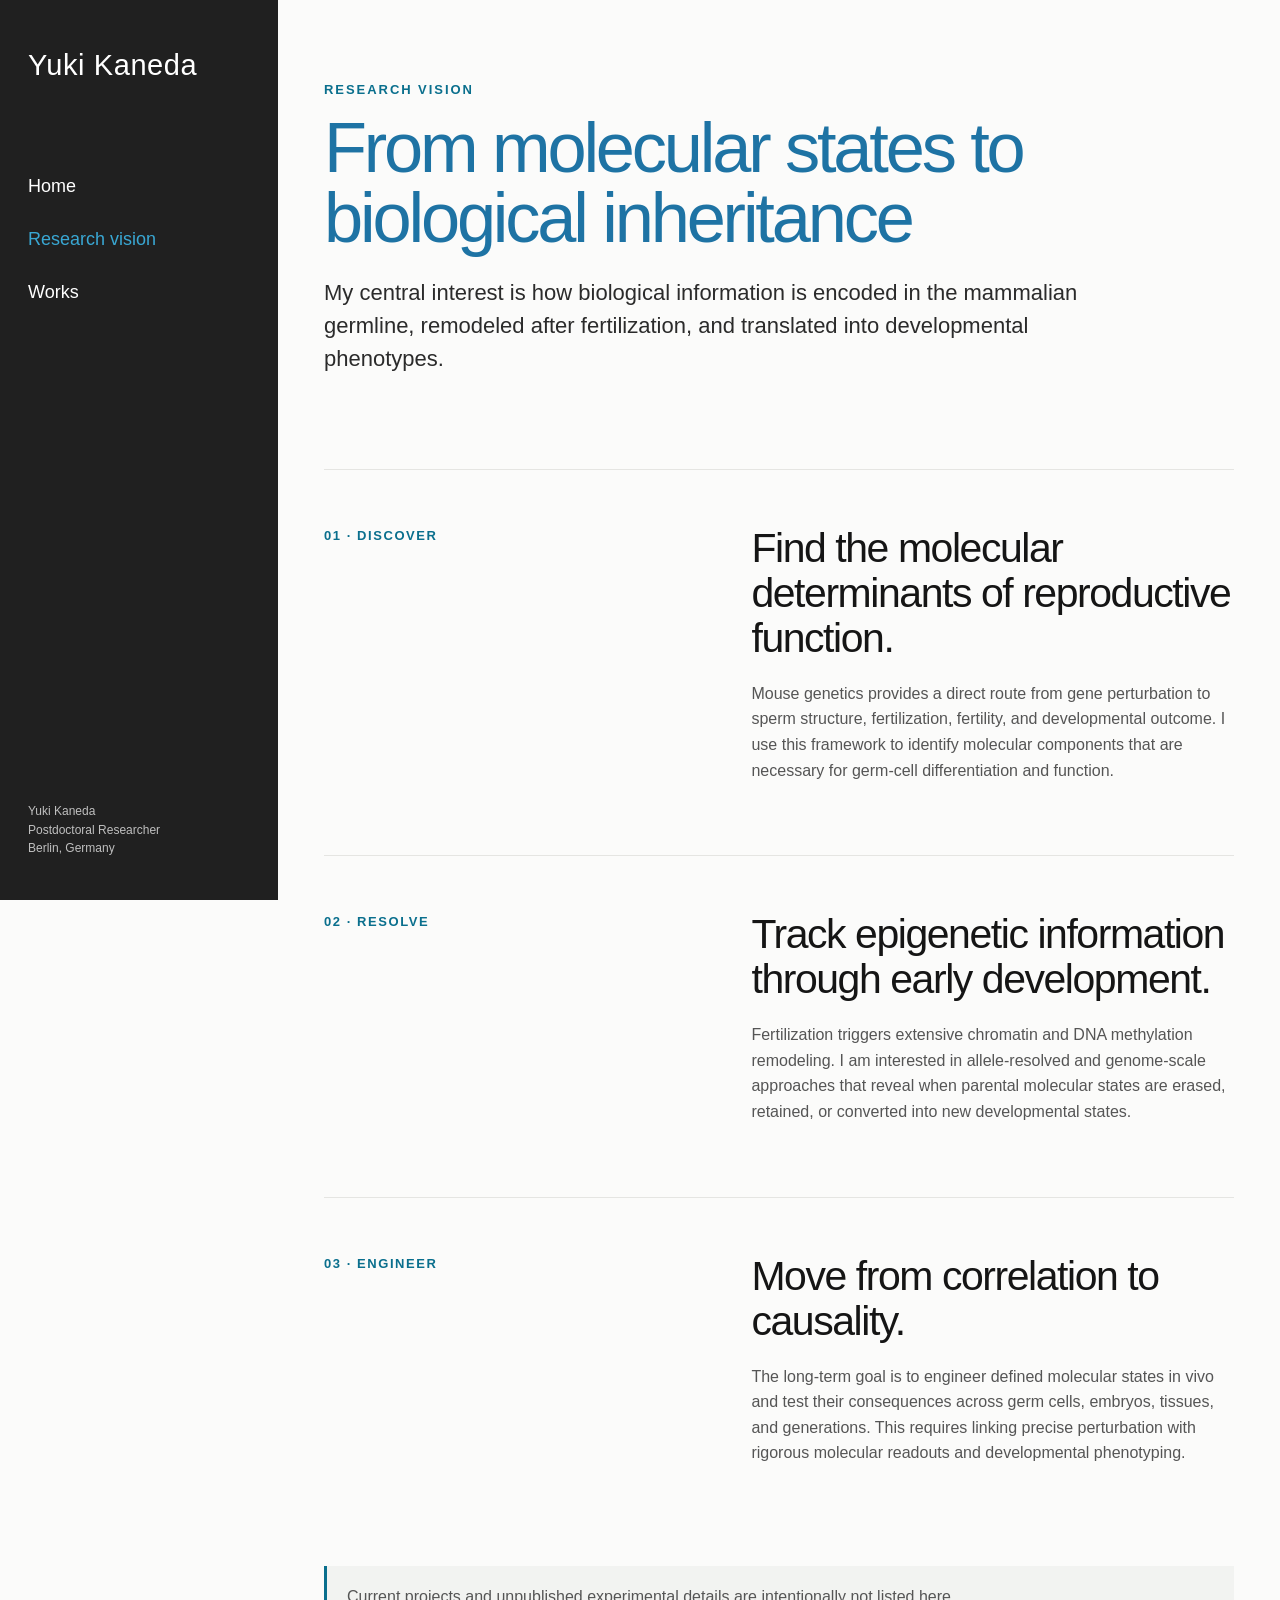
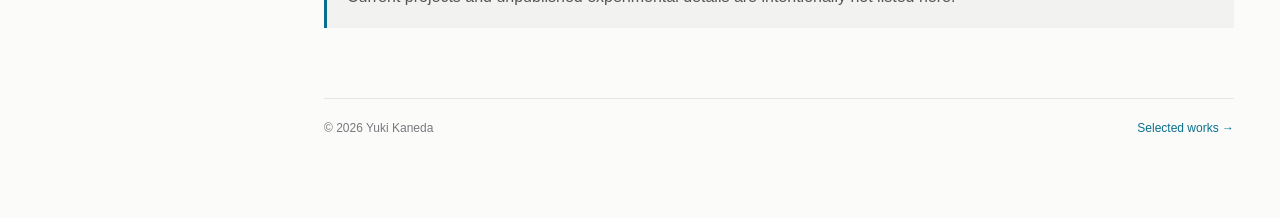
==== research.html @ d10a5d19 "Add files via upload" ====
<!doctype html>
<html lang="en">
<head>
  <meta charset="utf-8">
  <meta name="viewport" content="width=device-width, initial-scale=1">
  <meta name="description" content="Research vision of Yuki Kaneda.">
  <title>Research vision | Yuki Kaneda</title>
  <link rel="stylesheet" href="styles.css">
</head>
<body>

<aside class="sidebar">
  <a class="name" href="index.html">Yuki Kaneda</a>
  <nav class="nav">
    <a class="" href="index.html">Home</a>
    <a class="active" href="research.html">Research vision</a>
    <a class="" href="works.html">Works</a>
  </nav>
  <div class="sidebar-bottom">
    Yuki Kaneda<br>
    Postdoctoral Researcher<br>
    Berlin, Germany
  </div>
</aside>
<header class="mobile-header">
  <a href="index.html">Yuki Kaneda</a>
  <nav class="mini-nav">
    <a href="index.html">Home</a>
    <a href="research.html">Research</a>
    <a href="works.html">Works</a>
  </nav>
</header>

<main class="main">
  <div class="page">
    <section class="section compact">
      <p class="kicker">Research vision</p>
      <h1>From molecular states to biological inheritance</h1>
      <p class="question">
        My central interest is how biological information is encoded in the mammalian germline,
        remodeled after fertilization, and translated into developmental phenotypes.
      </p>
    </section>

    <section class="vision-block">
      <div>
        <div class="vision-number">01 · DISCOVER</div>
      </div>
      <div class="vision-text">
        <h2>Find the molecular determinants of reproductive function.</h2>
        <p>
          Mouse genetics provides a direct route from gene perturbation to sperm structure,
          fertilization, fertility, and developmental outcome. I use this framework to identify
          molecular components that are necessary for germ-cell differentiation and function.
        </p>
      </div>
    </section>

    <section class="vision-block">
      <div>
        <div class="vision-number">02 · RESOLVE</div>
      </div>
      <div class="vision-text">
        <h2>Track epigenetic information through early development.</h2>
        <p>
          Fertilization triggers extensive chromatin and DNA methylation remodeling. I am interested
          in allele-resolved and genome-scale approaches that reveal when parental molecular states
          are erased, retained, or converted into new developmental states.
        </p>
      </div>
    </section>

    <section class="vision-block">
      <div>
        <div class="vision-number">03 · ENGINEER</div>
      </div>
      <div class="vision-text">
        <h2>Move from correlation to causality.</h2>
        <p>
          The long-term goal is to engineer defined molecular states in vivo and test their
          consequences across germ cells, embryos, tissues, and generations. This requires linking
          precise perturbation with rigorous molecular readouts and developmental phenotyping.
        </p>
      </div>
    </section>

    <div class="note">
      Current projects and unpublished experimental details are intentionally not listed here.
    </div>

    <footer class="footer">
      <span>© 2026 Yuki Kaneda</span>
      <span><a href="works.html">Selected works →</a></span>
    </footer>
  </div>
</main>
</body>
</html>
---- styles.css ----
:root{
  --sidebar:#202020;
  --sidebar-text:#f7f7f7;
  --bg:#fbfbfa;
  --text:#151515;
  --muted:#777a7d;
  --link:#0a6f8d;
  --line:#e5e5e2;
  --soft:#f2f3f1;
  --content:1120px;
  --sidebar-w:278px;
}

*{box-sizing:border-box}
html{scroll-behavior:smooth}
body{
  margin:0;
  background:var(--bg);
  color:var(--text);
  font-family:Inter, ui-sans-serif, -apple-system, BlinkMacSystemFont, "Segoe UI", Helvetica, Arial, sans-serif;
  line-height:1.6;
  -webkit-font-smoothing:antialiased;
}
a{color:var(--link);text-decoration:none}
a:hover{text-decoration:underline}

.sidebar{
  position:fixed;
  inset:0 auto 0 0;
  width:var(--sidebar-w);
  background:var(--sidebar);
  color:var(--sidebar-text);
  padding:42px 28px;
  display:flex;
  flex-direction:column;
  z-index:10;
}
.name{
  font-size:29px;
  font-weight:300;
  letter-spacing:.02em;
  color:white;
  text-decoration:none;
  margin-bottom:84px;
}
.nav{display:flex;flex-direction:column;gap:24px}
.nav a{
  color:white;
  font-size:18px;
  font-weight:400;
  text-decoration:none;
}
.nav a.active{color:#39a7d3}
.sidebar-bottom{
  margin-top:auto;
  font-size:12px;
  color:#bfbfbf;
  line-height:1.55;
}

.main{
  margin-left:var(--sidebar-w);
  min-height:100vh;
}
.page{
  width:min(var(--content), calc(100% - 92px));
  margin:0 auto;
  padding:44px 0 80px;
}
.hero{
  display:grid;
  grid-template-columns:minmax(0,1.3fr) minmax(260px,.7fr);
  gap:76px;
  align-items:start;
  padding-top:6px;
}
.kicker{
  font-size:13px;
  text-transform:uppercase;
  letter-spacing:.15em;
  color:var(--link);
  font-weight:700;
  margin:0 0 12px;
}
h1{
  margin:0 0 22px;
  font-size:clamp(44px,5.5vw,72px);
  line-height:1;
  letter-spacing:-.045em;
  font-weight:350;
  color:#1e73a4;
}
h2{
  margin:0 0 20px;
  font-size:clamp(30px,3.2vw,48px);
  line-height:1.1;
  letter-spacing:-.035em;
  font-weight:500;
}
h3{
  margin:0 0 8px;
  font-size:22px;
  line-height:1.35;
  font-weight:500;
}
.lead{
  max-width:760px;
  font-size:25px;
  line-height:1.45;
  letter-spacing:-.015em;
  margin:0 0 30px;
}
.sublead{
  max-width:760px;
  font-size:18px;
  color:var(--muted);
  margin:0;
}
.profile-card{
  border:1px solid var(--line);
  background:#f4f4f3;
  min-height:320px;
  overflow:hidden;
}
.profile-card img{
  width:100%;
  height:100%;
  aspect-ratio:4/5;
  object-fit:cover;
  display:block;
  filter:grayscale(15%);
}
.contact-grid{
  display:grid;
  grid-template-columns:130px 1fr;
  gap:12px 16px;
  margin-top:32px;
  font-size:16px;
}
.contact-grid .label{color:#222}
.contact-grid a{word-break:break-word}

.rule{border:0;border-top:1px solid var(--line);margin:72px 0}
.intro{
  font-size:20px;
  max-width:780px;
  margin:0;
}
.affiliation{margin-top:56px;font-size:18px}

.section{padding:72px 0}
.section.compact{padding-top:36px}
.section-title-row{
  display:grid;
  grid-template-columns:160px 1fr;
  gap:30px;
  align-items:start;
  margin-bottom:42px;
}
.section-label{
  color:var(--link);
  font-size:13px;
  font-weight:700;
  text-transform:uppercase;
  letter-spacing:.15em;
  padding-top:9px;
}
.cards{
  display:grid;
  grid-template-columns:repeat(3,1fr);
  border-top:1px solid var(--line);
}
.card{
  padding:28px 24px 32px 0;
  min-height:250px;
  border-right:1px solid var(--line);
}
.card + .card{padding-left:24px}
.card:last-child{border-right:none}
.card .num{
  color:var(--muted);
  font-size:12px;
  margin-bottom:54px;
}
.card p{color:var(--muted);margin-bottom:0}

.vision-block{
  display:grid;
  grid-template-columns:1fr 1.35fr;
  gap:70px;
  padding:56px 0;
  border-top:1px solid var(--line);
}
.vision-block:first-of-type{border-top:none}
.vision-number{
  font-size:13px;
  color:var(--link);
  font-weight:700;
  letter-spacing:.12em;
}
.vision-text p{color:#555;max-width:700px}
.question{
  font-size:22px;
  line-height:1.5;
  color:#2b2b2b;
  max-width:780px;
}

.pub-list{
  border-top:1px solid var(--line);
}
.pub{
  display:grid;
  grid-template-columns:88px 1fr;
  gap:28px;
  padding:28px 0;
  border-bottom:1px solid var(--line);
}
.pub-year{
  color:var(--muted);
  font-size:14px;
  padding-top:4px;
}
.pub-title{
  font-size:20px;
  line-height:1.4;
  color:#155d72;
  font-weight:500;
  margin:0 0 6px;
}
.pub-authors,.pub-journal{
  color:var(--muted);
  margin:2px 0;
  font-size:15px;
}
.pub-links{
  display:flex;
  flex-wrap:wrap;
  gap:14px;
  margin-top:11px;
  font-size:14px;
  font-weight:600;
}
.note{
  background:var(--soft);
  padding:18px 20px;
  border-left:3px solid var(--link);
  color:#555;
  margin-top:28px;
}
.footer{
  margin-top:70px;
  padding-top:20px;
  border-top:1px solid var(--line);
  display:flex;
  justify-content:space-between;
  gap:20px;
  color:var(--muted);
  font-size:12px;
}

.mobile-header{display:none}

@media (max-width: 900px){
  .sidebar{display:none}
  .mobile-header{
    display:flex;
    position:sticky;
    top:0;
    z-index:20;
    background:rgba(32,32,32,.96);
    color:white;
    align-items:center;
    justify-content:space-between;
    padding:14px 20px;
  }
  .mobile-header a{color:white;text-decoration:none}
  .mobile-header .mini-nav{display:flex;gap:14px;font-size:13px}
  .main{margin-left:0}
  .page{width:min(100% - 40px, var(--content));padding-top:44px}
  .hero{grid-template-columns:1fr;gap:38px}
  .profile-card{width:min(380px,100%)}
  .section-title-row,.vision-block{grid-template-columns:1fr;gap:18px}
  .cards{grid-template-columns:1fr}
  .card,.card + .card{
    padding:28px 0;
    border-right:none;
    border-bottom:1px solid var(--line);
    min-height:auto;
  }
  .card .num{margin-bottom:20px}
}

@media (max-width: 560px){
  .mobile-header{align-items:flex-start}
  .mobile-header .mini-nav{gap:9px;flex-wrap:wrap;justify-content:flex-end}
  .page{width:calc(100% - 30px)}
  h1{font-size:48px}
  .lead{font-size:21px}
  .contact-grid{grid-template-columns:1fr;gap:2px}
  .contact-grid .label{margin-top:10px;font-weight:600}
  .pub{grid-template-columns:1fr;gap:5px}
  .footer{flex-direction:column}
}
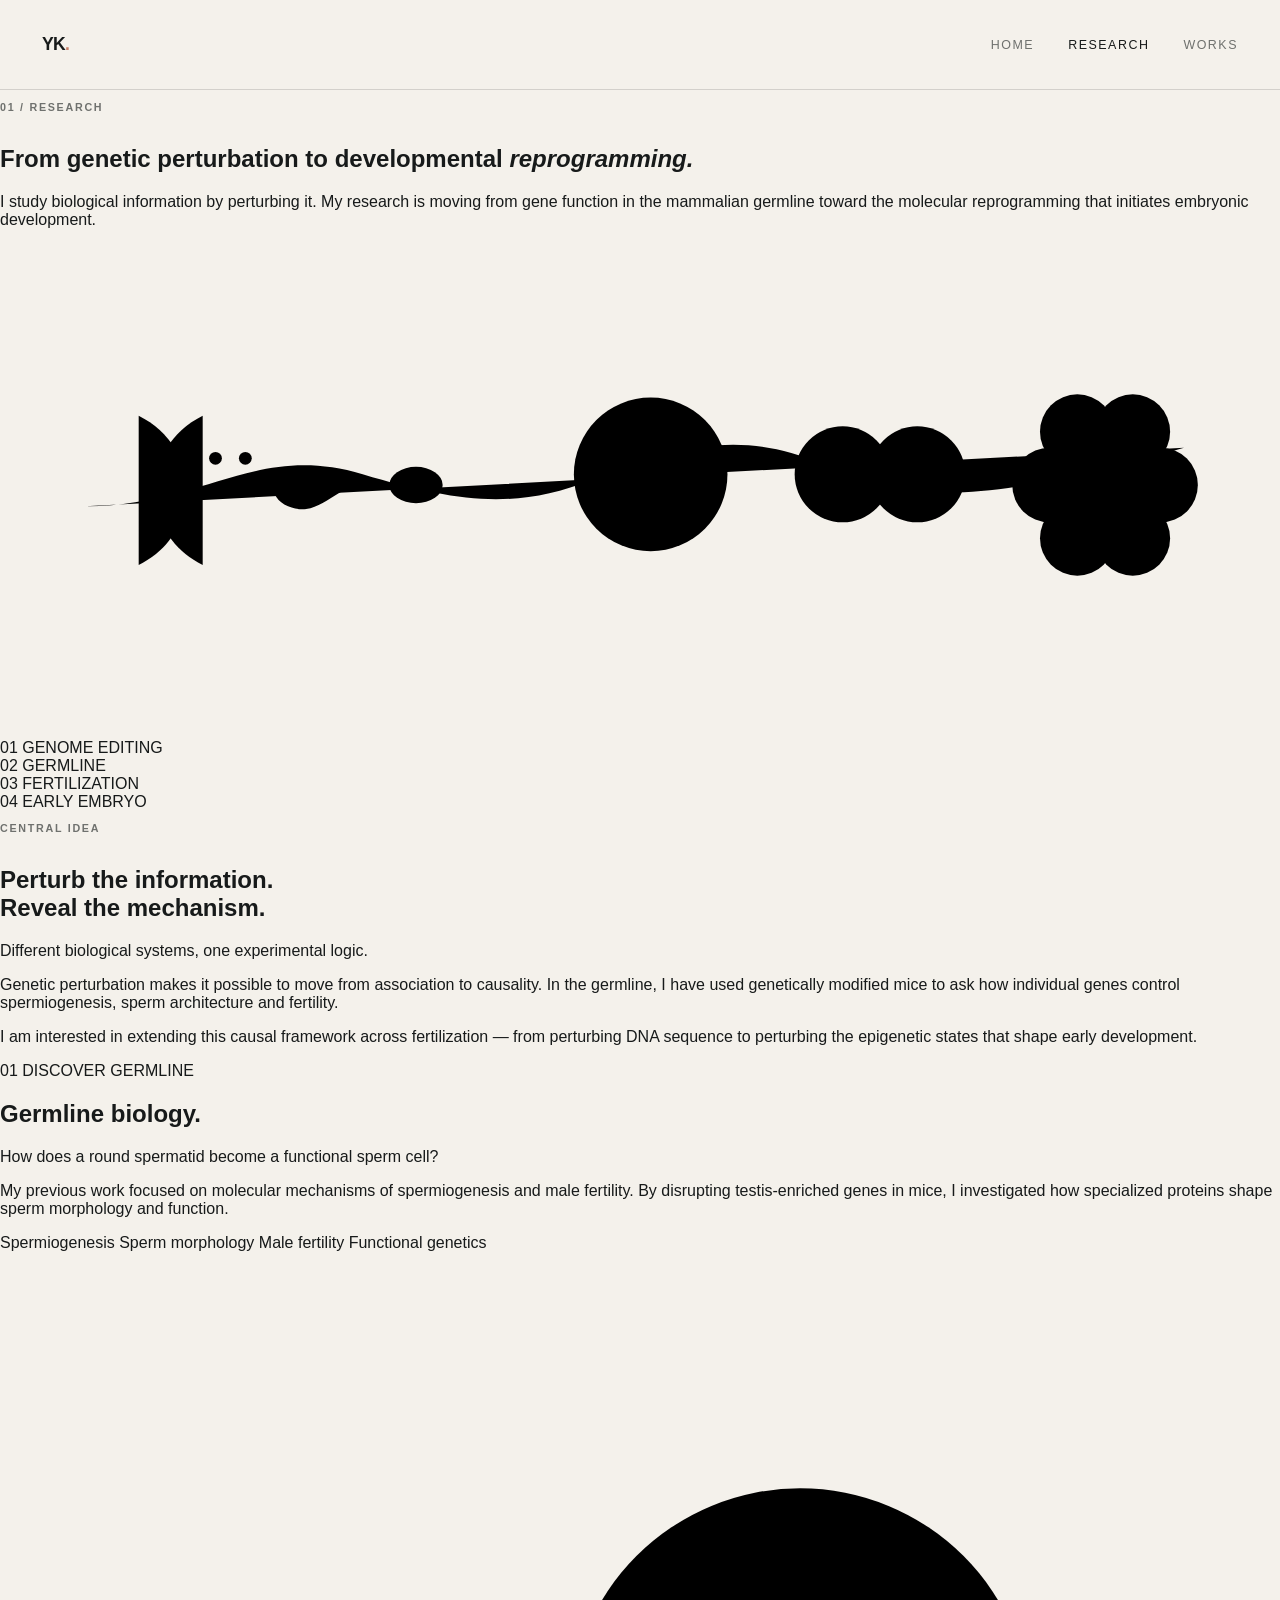
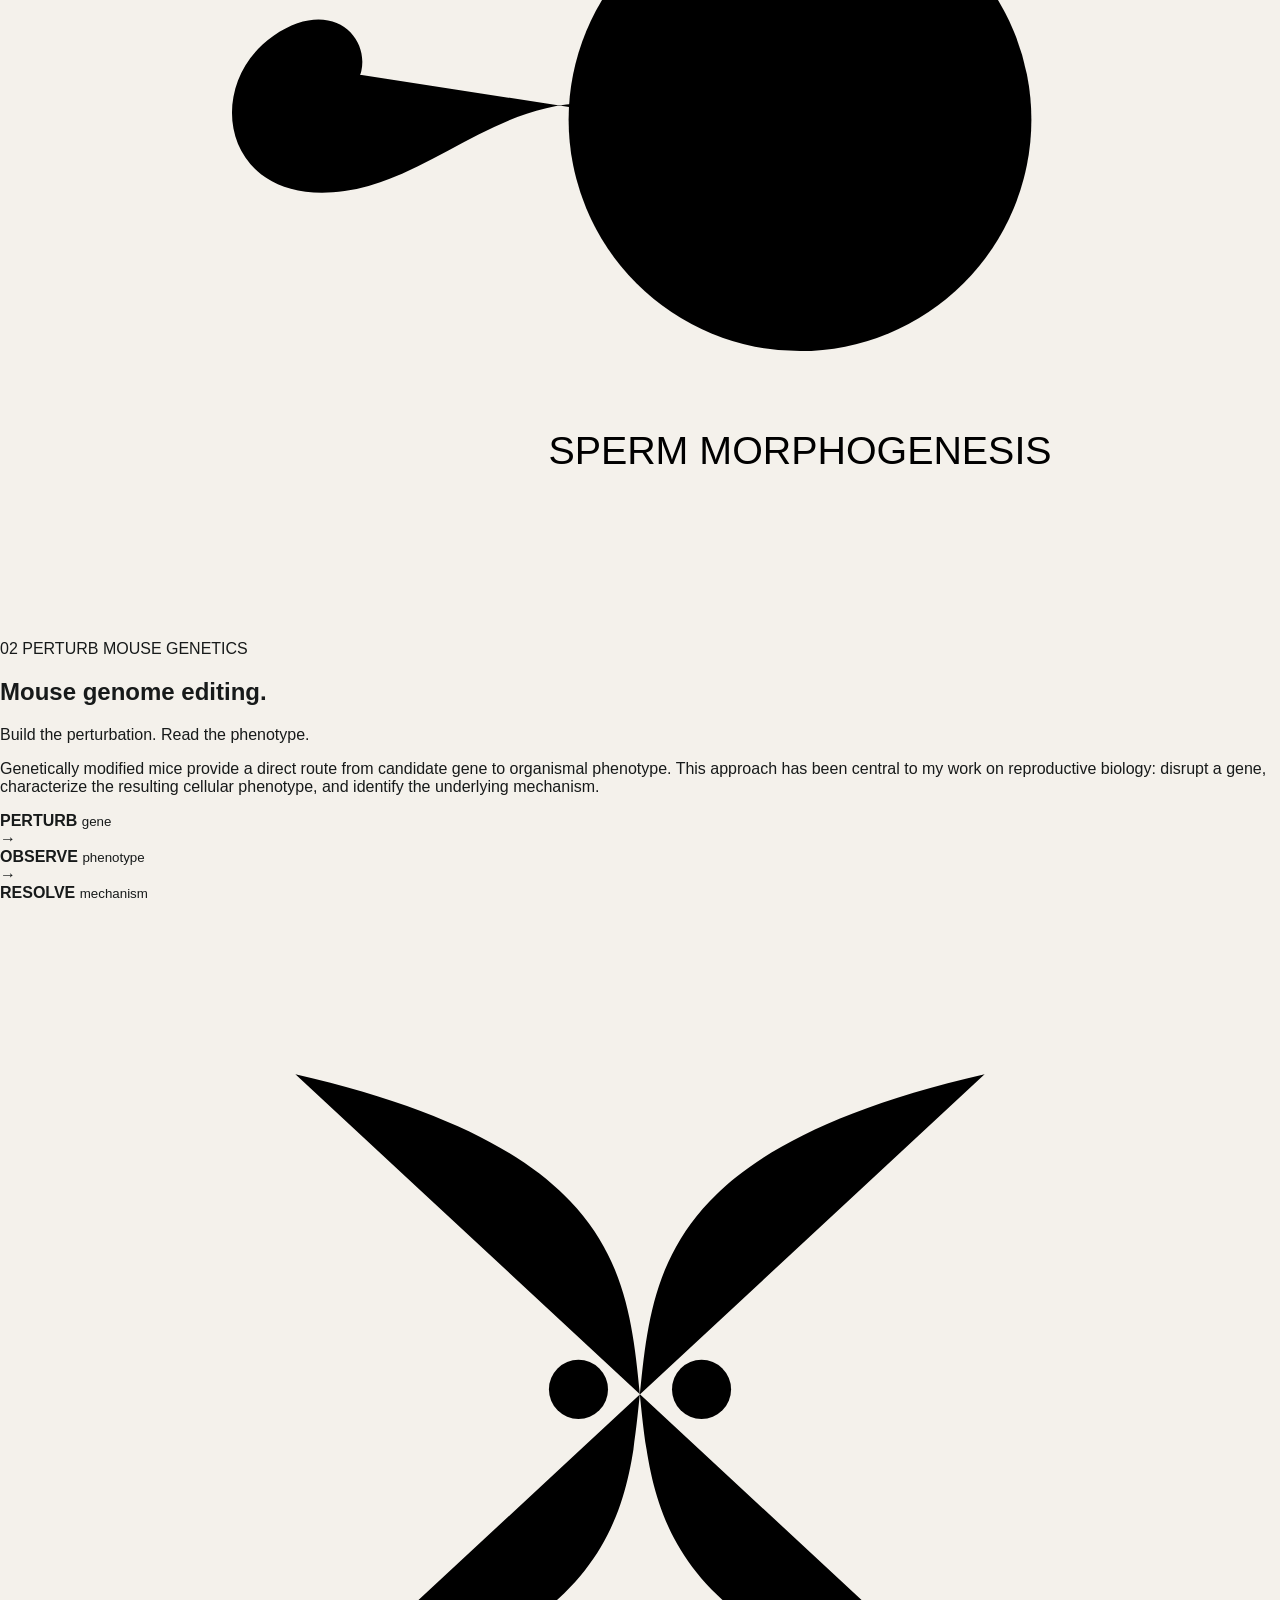
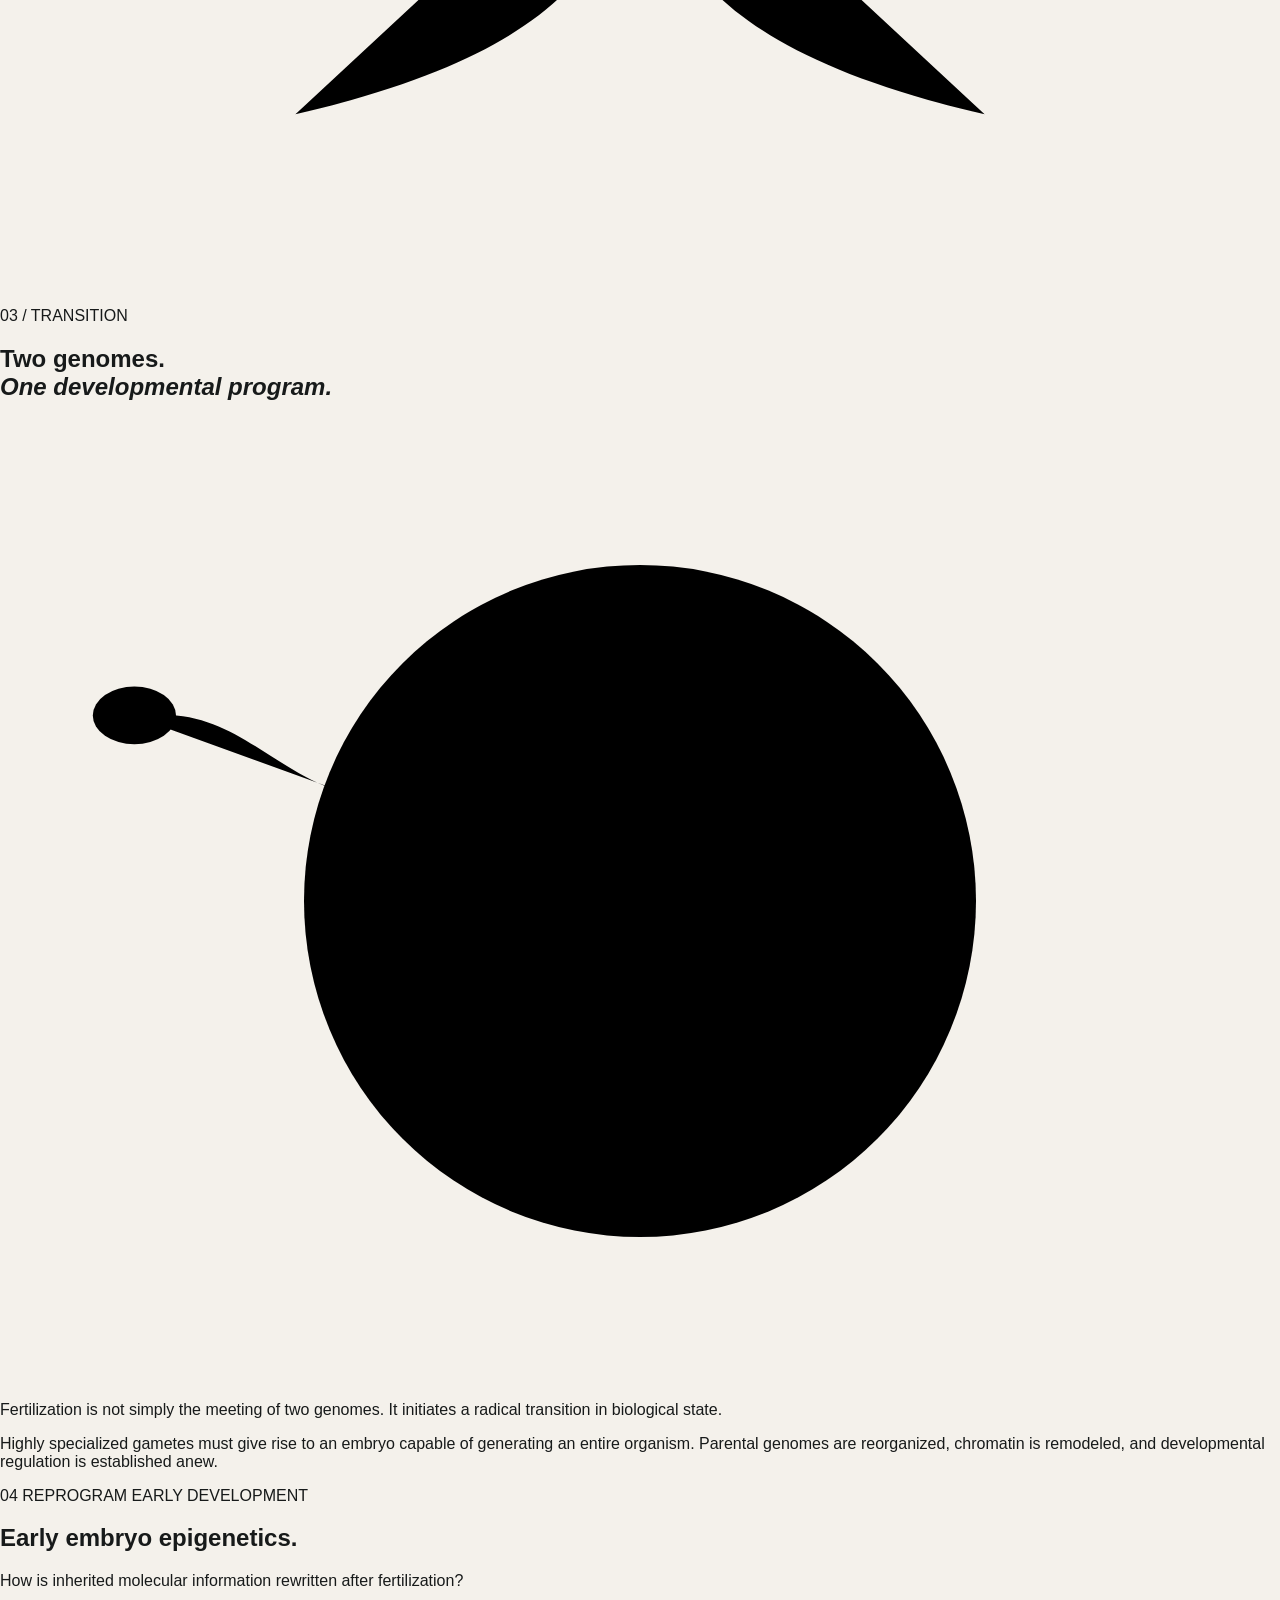
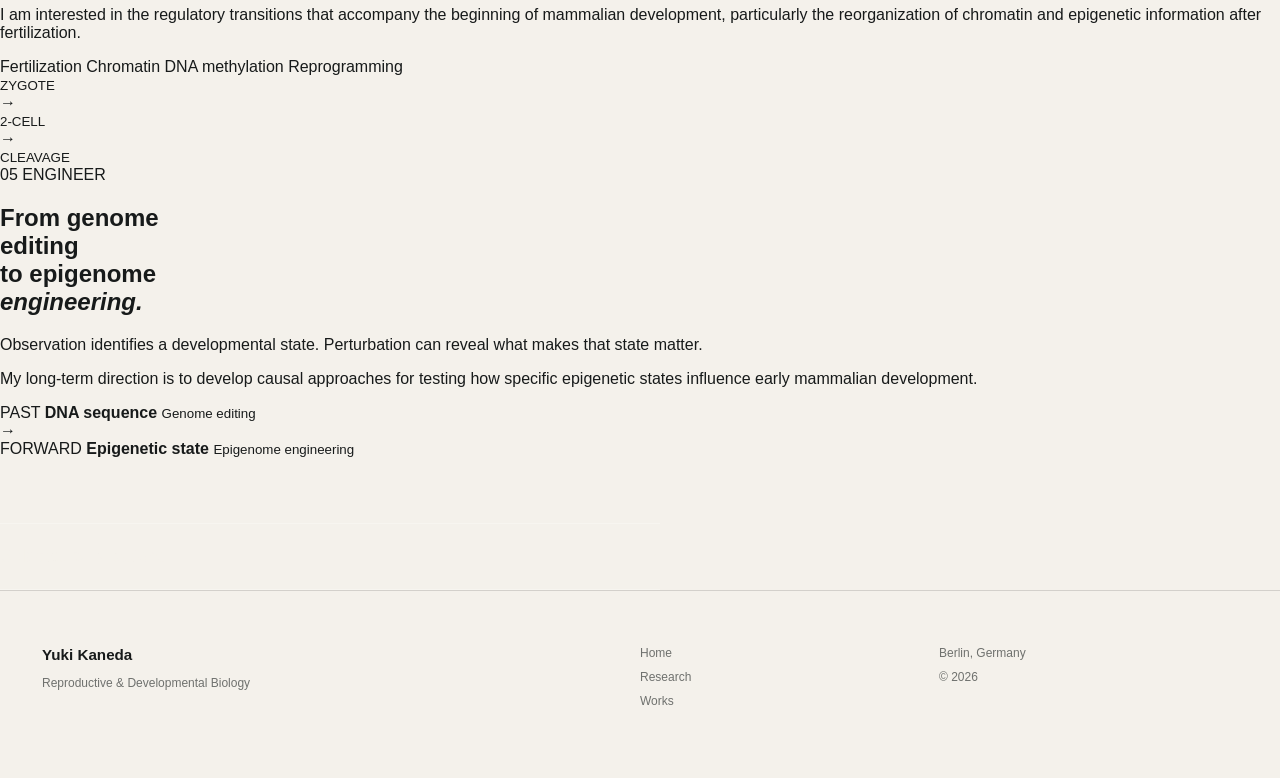
==== commit ae37baeb: "Update research.html" ====
--- a/research.html
+++ b/research.html
@@ -1,98 +1,655 @@
-<!doctype html>
+<!DOCTYPE html>
 <html lang="en">
 <head>
-  <meta charset="utf-8">
-  <meta name="viewport" content="width=device-width, initial-scale=1">
-  <meta name="description" content="Research vision of Yuki Kaneda.">
-  <title>Research vision | Yuki Kaneda</title>
+  <meta charset="UTF-8">
+  <meta name="viewport" content="width=device-width, initial-scale=1.0">
+  <title>Research | Yuki Kaneda</title>
+  <meta name="description"
+        content="Research of Yuki Kaneda — from germline genetics and mouse genome editing to fertilization, early embryonic development and epigenome engineering.">
   <link rel="stylesheet" href="styles.css">
 </head>
+
 <body>
 
-<aside class="sidebar">
-  <a class="name" href="index.html">Yuki Kaneda</a>
-  <nav class="nav">
-    <a class="" href="index.html">Home</a>
-    <a class="active" href="research.html">Research vision</a>
-    <a class="" href="works.html">Works</a>
+<header class="site-header">
+  <a class="logo" href="index.html">YK<span>.</span></a>
+
+  <nav>
+    <a href="index.html">Home</a>
+    <a href="research.html" class="active">Research</a>
+    <a href="works.html">Works</a>
   </nav>
-  <div class="sidebar-bottom">
-    Yuki Kaneda<br>
-    Postdoctoral Researcher<br>
-    Berlin, Germany
+</header>
+
+<main>
+
+  <!-- ===================== HERO ===================== -->
+
+  <section class="research-hero">
+
+    <div class="research-hero-copy">
+      <p class="eyebrow">01 / RESEARCH</p>
+
+      <h1>
+        From genetic
+        <span>perturbation</span>
+        to developmental
+        <em>reprogramming.</em>
+      </h1>
+
+      <p class="research-hero-lead">
+        I study biological information by perturbing it.
+        My research is moving from gene function in the mammalian
+        germline toward the molecular reprogramming that initiates
+        embryonic development.
+      </p>
+    </div>
+
+
+    <!-- Scientific trajectory illustration -->
+
+    <div class="research-illustration" aria-hidden="true">
+
+      <svg viewBox="0 0 1200 460"
+           class="trajectory-art"
+           role="img">
+
+        <defs>
+          <linearGradient id="researchGradient"
+                          x1="0%" y1="0%"
+                          x2="100%" y2="0%">
+            <stop offset="0%" stop-color="#28717a"/>
+            <stop offset="48%" stop-color="#806b91"/>
+            <stop offset="100%" stop-color="#c77f68"/>
+          </linearGradient>
+        </defs>
+
+        <!-- long trajectory -->
+        <path class="art-path"
+              d="M80 245
+                 C190 245 240 185 340 215
+                 C430 242 485 248 555 220
+                 C640 185 700 175 770 205
+                 C855 242 915 245 1110 190"/>
+
+        <!-- DNA -->
+        <g class="art-dna">
+          <path d="M130 160 C190 190 190 270 130 300"/>
+          <path d="M190 160 C130 190 130 270 190 300"/>
+          <line x1="145" y1="176" x2="175" y2="176"/>
+          <line x1="137" y1="200" x2="183" y2="200"/>
+          <line x1="137" y1="230" x2="183" y2="230"/>
+          <line x1="137" y1="260" x2="183" y2="260"/>
+          <line x1="145" y1="284" x2="175" y2="284"/>
+        </g>
+
+        <!-- edit cut -->
+        <g class="art-cut">
+          <line x1="205" y1="204" x2="226" y2="230"/>
+          <line x1="226" y1="204" x2="205" y2="230"/>
+          <circle cx="202" cy="200" r="6"/>
+          <circle cx="230" cy="200" r="6"/>
+        </g>
+
+        <!-- sperm -->
+        <g class="art-sperm">
+          <ellipse cx="390" cy="225" rx="25" ry="17"/>
+          <path d="M365 225
+                   C320 210 305 260 270 245
+                   C250 236 252 213 270 208"/>
+        </g>
+
+        <!-- oocyte -->
+        <g class="art-oocyte">
+          <circle cx="610" cy="215" r="72"/>
+          <circle cx="592" cy="205" r="17"/>
+          <circle cx="628" cy="227" r="17"/>
+        </g>
+
+        <!-- 2 cell -->
+        <g class="art-embryo">
+          <circle cx="790" cy="215" r="45"/>
+          <circle cx="860" cy="215" r="45"/>
+        </g>
+
+        <!-- 4/8 cell -->
+        <g class="art-embryo-late">
+          <circle cx="1010" cy="175" r="35"/>
+          <circle cx="1062" cy="175" r="35"/>
+          <circle cx="984" cy="225" r="35"/>
+          <circle cx="1036" cy="225" r="35"/>
+          <circle cx="1088" cy="225" r="35"/>
+          <circle cx="1010" cy="275" r="35"/>
+          <circle cx="1062" cy="275" r="35"/>
+        </g>
+
+      </svg>
+
+
+      <div class="art-labels">
+        <div>
+          <span>01</span>
+          GENOME EDITING
+        </div>
+
+        <div>
+          <span>02</span>
+          GERMLINE
+        </div>
+
+        <div>
+          <span>03</span>
+          FERTILIZATION
+        </div>
+
+        <div>
+          <span>04</span>
+          EARLY EMBRYO
+        </div>
+      </div>
+
+    </div>
+
+  </section>
+
+
+  <!-- ===================== CENTRAL IDEA ===================== -->
+
+  <section class="research-question">
+
+    <p class="section-number">CENTRAL IDEA</p>
+
+    <div class="question-grid">
+
+      <h2>
+        Perturb the
+        information.
+        <br>
+        Reveal the
+        mechanism.
+      </h2>
+
+      <div>
+        <p class="question-lead">
+          Different biological systems,
+          one experimental logic.
+        </p>
+
+        <p>
+          Genetic perturbation makes it possible to move from
+          association to causality. In the germline, I have used
+          genetically modified mice to ask how individual genes
+          control spermiogenesis, sperm architecture and fertility.
+        </p>
+
+        <p>
+          I am interested in extending this causal framework across
+          fertilization — from perturbing DNA sequence to perturbing
+          the epigenetic states that shape early development.
+        </p>
+      </div>
+
+    </div>
+
+  </section>
+
+
+  <!-- ===================== 01 GERMLINE ===================== -->
+
+  <section class="research-chapter chapter-germline">
+
+    <div class="chapter-meta">
+      <span>01</span>
+      <span>DISCOVER</span>
+      <span>GERMLINE</span>
+    </div>
+
+    <div class="chapter-layout">
+
+      <div class="chapter-copy">
+
+        <h2>
+          Germline
+          <span>biology.</span>
+        </h2>
+
+        <p class="chapter-lead">
+          How does a round spermatid become a functional sperm cell?
+        </p>
+
+        <p>
+          My previous work focused on molecular mechanisms of
+          spermiogenesis and male fertility. By disrupting
+          testis-enriched genes in mice, I investigated how
+          specialized proteins shape sperm morphology and function.
+        </p>
+
+        <div class="chapter-keywords">
+          <span>Spermiogenesis</span>
+          <span>Sperm morphology</span>
+          <span>Male fertility</span>
+          <span>Functional genetics</span>
+        </div>
+
+      </div>
+
+
+      <!-- sperm illustration -->
+
+      <div class="chapter-visual sperm-visual" aria-hidden="true">
+
+        <svg viewBox="0 0 520 400">
+
+          <g class="big-sperm">
+            <ellipse cx="325" cy="190"
+                     rx="55" ry="39"/>
+
+            <ellipse cx="339" cy="190"
+                     rx="27" ry="25"/>
+
+            <path d="M271 191
+                     C215 165 183 213 140 219
+                     C90 226 82 176 111 156
+                     C140 136 158 166 140 181
+                     C124 194 102 181 109 166"/>
+          </g>
+
+          <circle class="visual-orbit"
+                  cx="325"
+                  cy="190"
+                  r="94"/>
+
+          <text x="325"
+                y="330"
+                text-anchor="middle"
+                class="svg-caption">
+            SPERM MORPHOGENESIS
+          </text>
+
+        </svg>
+
+      </div>
+
+    </div>
+
+  </section>
+
+
+  <!-- ===================== 02 GENOME EDITING ===================== -->
+
+  <section class="research-chapter chapter-editing">
+
+    <div class="chapter-meta">
+      <span>02</span>
+      <span>PERTURB</span>
+      <span>MOUSE GENETICS</span>
+    </div>
+
+    <div class="chapter-layout reverse">
+
+      <div class="chapter-copy">
+
+        <h2>
+          Mouse genome
+          <span>editing.</span>
+        </h2>
+
+        <p class="chapter-lead">
+          Build the perturbation.
+          Read the phenotype.
+        </p>
+
+        <p>
+          Genetically modified mice provide a direct route from
+          candidate gene to organismal phenotype. This approach
+          has been central to my work on reproductive biology:
+          disrupt a gene, characterize the resulting cellular
+          phenotype, and identify the underlying mechanism.
+        </p>
+
+        <div class="logic-flow">
+          <div>
+            <strong>PERTURB</strong>
+            <small>gene</small>
+          </div>
+
+          <span>→</span>
+
+          <div>
+            <strong>OBSERVE</strong>
+            <small>phenotype</small>
+          </div>
+
+          <span>→</span>
+
+          <div>
+            <strong>RESOLVE</strong>
+            <small>mechanism</small>
+          </div>
+        </div>
+
+      </div>
+
+
+      <!-- genome editing illustration -->
+
+      <div class="chapter-visual genome-visual" aria-hidden="true">
+
+        <svg viewBox="0 0 520 400">
+
+          <path class="genome-strand strand-a"
+                d="M120 70
+                   C380 130 140 270 400 330"/>
+
+          <path class="genome-strand strand-b"
+                d="M400 70
+                   C140 130 380 270 120 330"/>
+
+          <g class="genome-rungs">
+            <line x1="155" y1="91" x2="365" y2="91"/>
+            <line x1="191" y1="120" x2="329" y2="120"/>
+            <line x1="218" y1="150" x2="302" y2="150"/>
+            <line x1="232" y1="180" x2="288" y2="180"/>
+
+            <line class="cut-rung"
+                  x1="232" y1="215"
+                  x2="288" y2="215"/>
+
+            <line x1="218" y1="250" x2="302" y2="250"/>
+            <line x1="191" y1="280" x2="329" y2="280"/>
+            <line x1="155" y1="309" x2="365" y2="309"/>
+          </g>
+
+          <g class="scissors">
+            <circle cx="235" cy="198" r="12"/>
+            <circle cx="285" cy="198" r="12"/>
+            <line x1="244" y1="207" x2="276" y2="239"/>
+            <line x1="276" y1="207" x2="244" y2="239"/>
+          </g>
+
+        </svg>
+
+      </div>
+
+    </div>
+
+  </section>
+
+
+  <!-- ===================== TRANSITION ===================== -->
+
+  <section class="fertilization-break">
+
+    <div class="fertilization-heading">
+
+      <p>
+        03 / TRANSITION
+      </p>
+
+      <h2>
+        Two genomes.
+        <br>
+        <em>One developmental program.</em>
+      </h2>
+
+    </div>
+
+
+    <div class="fertilization-scene">
+
+      <svg viewBox="0 0 800 600"
+           aria-hidden="true">
+
+        <circle class="zygote-outer"
+                cx="400"
+                cy="300"
+                r="210"/>
+
+        <circle class="zygote-inner"
+                cx="400"
+                cy="300"
+                r="178"/>
+
+        <circle class="pronucleus paternal"
+                cx="335"
+                cy="290"
+                r="62"/>
+
+        <circle class="pronucleus maternal"
+                cx="465"
+                cy="310"
+                r="62"/>
+
+        <circle class="pronucleus-core"
+                cx="335"
+                cy="290"
+                r="10"/>
+
+        <circle class="pronucleus-core"
+                cx="465"
+                cy="310"
+                r="10"/>
+
+        <path class="incoming-sperm"
+              d="M85 185
+                 C145 175 167 220 220 234
+                 C256 244 275 248 292 260"/>
+
+        <ellipse class="incoming-head"
+                 cx="84"
+                 cy="184"
+                 rx="26"
+                 ry="18"/>
+
+      </svg>
+
+    </div>
+
+
+    <div class="fertilization-text">
+
+      <p class="large">
+        Fertilization is not simply the meeting of two genomes.
+        It initiates a radical transition in biological state.
+      </p>
+
+      <p>
+        Highly specialized gametes must give rise to an embryo
+        capable of generating an entire organism. Parental genomes
+        are reorganized, chromatin is remodeled, and developmental
+        regulation is established anew.
+      </p>
+
+    </div>
+
+  </section>
+
+
+  <!-- ===================== 04 EMBRYO ===================== -->
+
+  <section class="research-chapter chapter-embryo">
+
+    <div class="chapter-meta">
+      <span>04</span>
+      <span>REPROGRAM</span>
+      <span>EARLY DEVELOPMENT</span>
+    </div>
+
+    <div class="chapter-layout">
+
+      <div class="chapter-copy">
+
+        <h2>
+          Early embryo
+          <span>epigenetics.</span>
+        </h2>
+
+        <p class="chapter-lead">
+          How is inherited molecular information rewritten
+          after fertilization?
+        </p>
+
+        <p>
+          I am interested in the regulatory transitions that
+          accompany the beginning of mammalian development,
+          particularly the reorganization of chromatin and
+          epigenetic information after fertilization.
+        </p>
+
+        <div class="chapter-keywords embryo-keywords">
+          <span>Fertilization</span>
+          <span>Chromatin</span>
+          <span>DNA methylation</span>
+          <span>Reprogramming</span>
+        </div>
+
+      </div>
+
+
+      <!-- cleavage illustration -->
+
+      <div class="chapter-visual embryo-visual" aria-hidden="true">
+
+        <div class="embryo-stage">
+          <div class="embryo-circle one">
+            <i></i>
+          </div>
+          <small>ZYGOTE</small>
+        </div>
+
+        <span class="embryo-arrow">→</span>
+
+        <div class="embryo-stage">
+          <div class="embryo-circle two">
+            <i></i><i></i>
+          </div>
+          <small>2-CELL</small>
+        </div>
+
+        <span class="embryo-arrow">→</span>
+
+        <div class="embryo-stage">
+          <div class="embryo-circle four">
+            <i></i><i></i><i></i><i></i>
+          </div>
+          <small>CLEAVAGE</small>
+        </div>
+
+      </div>
+
+    </div>
+
+  </section>
+
+
+  <!-- ===================== 05 FUTURE ===================== -->
+
+  <section class="engineering-section">
+
+    <div class="engineering-label">
+      <span>05</span>
+      ENGINEER
+    </div>
+
+    <div class="engineering-grid">
+
+      <div>
+
+        <h2>
+          From genome
+          <br>
+          <span>editing</span>
+          <br>
+          to epigenome
+          <br>
+          <em>engineering.</em>
+        </h2>
+
+      </div>
+
+      <div class="engineering-copy">
+
+        <p class="engineering-lead">
+          Observation identifies a developmental state.
+          Perturbation can reveal what makes that state matter.
+        </p>
+
+        <p>
+          My long-term direction is to develop causal approaches
+          for testing how specific epigenetic states influence
+          early mammalian development.
+        </p>
+
+        <div class="engineering-comparison">
+
+          <div>
+            <span>PAST</span>
+            <strong>DNA sequence</strong>
+            <small>Genome editing</small>
+          </div>
+
+          <div class="comparison-arrow">→</div>
+
+          <div>
+            <span>FORWARD</span>
+            <strong>Epigenetic state</strong>
+            <small>Epigenome engineering</small>
+          </div>
+
+        </div>
+
+        <a href="works.html" class="large-link light-link">
+          Selected publications
+          <span>↗</span>
+        </a>
+
+      </div>
+
+    </div>
+
+  </section>
+
+</main>
+
+
+<footer>
+
+  <div>
+    <strong>Yuki Kaneda</strong>
+    <p>Reproductive & Developmental Biology</p>
   </div>
-</aside>
-<header class="mobile-header">
-  <a href="index.html">Yuki Kaneda</a>
-  <nav class="mini-nav">
+
+  <div class="footer-links">
     <a href="index.html">Home</a>
     <a href="research.html">Research</a>
     <a href="works.html">Works</a>
-  </nav>
-</header>
-
-<main class="main">
-  <div class="page">
-    <section class="section compact">
-      <p class="kicker">Research vision</p>
-      <h1>From molecular states to biological inheritance</h1>
-      <p class="question">
-        My central interest is how biological information is encoded in the mammalian germline,
-        remodeled after fertilization, and translated into developmental phenotypes.
-      </p>
-    </section>
-
-    <section class="vision-block">
-      <div>
-        <div class="vision-number">01 · DISCOVER</div>
-      </div>
-      <div class="vision-text">
-        <h2>Find the molecular determinants of reproductive function.</h2>
-        <p>
-          Mouse genetics provides a direct route from gene perturbation to sperm structure,
-          fertilization, fertility, and developmental outcome. I use this framework to identify
-          molecular components that are necessary for germ-cell differentiation and function.
-        </p>
-      </div>
-    </section>
-
-    <section class="vision-block">
-      <div>
-        <div class="vision-number">02 · RESOLVE</div>
-      </div>
-      <div class="vision-text">
-        <h2>Track epigenetic information through early development.</h2>
-        <p>
-          Fertilization triggers extensive chromatin and DNA methylation remodeling. I am interested
-          in allele-resolved and genome-scale approaches that reveal when parental molecular states
-          are erased, retained, or converted into new developmental states.
-        </p>
-      </div>
-    </section>
-
-    <section class="vision-block">
-      <div>
-        <div class="vision-number">03 · ENGINEER</div>
-      </div>
-      <div class="vision-text">
-        <h2>Move from correlation to causality.</h2>
-        <p>
-          The long-term goal is to engineer defined molecular states in vivo and test their
-          consequences across germ cells, embryos, tissues, and generations. This requires linking
-          precise perturbation with rigorous molecular readouts and developmental phenotyping.
-        </p>
-      </div>
-    </section>
-
-    <div class="note">
-      Current projects and unpublished experimental details are intentionally not listed here.
-    </div>
-
-    <footer class="footer">
-      <span>© 2026 Yuki Kaneda</span>
-      <span><a href="works.html">Selected works →</a></span>
-    </footer>
   </div>
-</main>
+
+  <div class="footer-note">
+    <span>Berlin, Germany</span>
+    <span>© 2026</span>
+  </div>
+
+</footer>
+
+
+<script>
+const observer = new IntersectionObserver((entries) => {
+  entries.forEach(entry => {
+    if (entry.isIntersecting) {
+      entry.target.classList.add("visible");
+    }
+  });
+}, {
+  threshold: 0.12
+});
+
+document
+  .querySelectorAll(
+    ".research-chapter, .question-grid, .engineering-grid"
+  )
+  .forEach(el => observer.observe(el));
+</script>
+
 </body>
 </html>
--- a/styles.css
+++ b/styles.css
@@ -1,305 +1,1251 @@
-
-:root{
-  --sidebar:#202020;
-  --sidebar-text:#f7f7f7;
-  --bg:#fbfbfa;
-  --text:#151515;
-  --muted:#777a7d;
-  --link:#0a6f8d;
-  --line:#e5e5e2;
-  --soft:#f2f3f1;
-  --content:1120px;
-  --sidebar-w:278px;
-}
-
-*{box-sizing:border-box}
-html{scroll-behavior:smooth}
-body{
-  margin:0;
-  background:var(--bg);
-  color:var(--text);
-  font-family:Inter, ui-sans-serif, -apple-system, BlinkMacSystemFont, "Segoe UI", Helvetica, Arial, sans-serif;
-  line-height:1.6;
-  -webkit-font-smoothing:antialiased;
-}
-a{color:var(--link);text-decoration:none}
-a:hover{text-decoration:underline}
-
-.sidebar{
-  position:fixed;
-  inset:0 auto 0 0;
-  width:var(--sidebar-w);
-  background:var(--sidebar);
-  color:var(--sidebar-text);
-  padding:42px 28px;
-  display:flex;
-  flex-direction:column;
-  z-index:10;
-}
-.name{
-  font-size:29px;
-  font-weight:300;
-  letter-spacing:.02em;
-  color:white;
-  text-decoration:none;
-  margin-bottom:84px;
-}
-.nav{display:flex;flex-direction:column;gap:24px}
-.nav a{
-  color:white;
-  font-size:18px;
-  font-weight:400;
-  text-decoration:none;
-}
-.nav a.active{color:#39a7d3}
-.sidebar-bottom{
-  margin-top:auto;
-  font-size:12px;
-  color:#bfbfbf;
-  line-height:1.55;
-}
-
-.main{
-  margin-left:var(--sidebar-w);
-  min-height:100vh;
-}
-.page{
-  width:min(var(--content), calc(100% - 92px));
-  margin:0 auto;
-  padding:44px 0 80px;
-}
-.hero{
-  display:grid;
-  grid-template-columns:minmax(0,1.3fr) minmax(260px,.7fr);
-  gap:76px;
-  align-items:start;
-  padding-top:6px;
-}
-.kicker{
-  font-size:13px;
-  text-transform:uppercase;
-  letter-spacing:.15em;
-  color:var(--link);
-  font-weight:700;
-  margin:0 0 12px;
-}
-h1{
-  margin:0 0 22px;
-  font-size:clamp(44px,5.5vw,72px);
-  line-height:1;
-  letter-spacing:-.045em;
-  font-weight:350;
-  color:#1e73a4;
-}
-h2{
-  margin:0 0 20px;
-  font-size:clamp(30px,3.2vw,48px);
-  line-height:1.1;
-  letter-spacing:-.035em;
-  font-weight:500;
-}
-h3{
-  margin:0 0 8px;
-  font-size:22px;
-  line-height:1.35;
-  font-weight:500;
-}
-.lead{
-  max-width:760px;
-  font-size:25px;
-  line-height:1.45;
-  letter-spacing:-.015em;
-  margin:0 0 30px;
-}
-.sublead{
-  max-width:760px;
-  font-size:18px;
-  color:var(--muted);
-  margin:0;
-}
-.profile-card{
-  border:1px solid var(--line);
-  background:#f4f4f3;
-  min-height:320px;
-  overflow:hidden;
-}
-.profile-card img{
-  width:100%;
-  height:100%;
-  aspect-ratio:4/5;
-  object-fit:cover;
-  display:block;
-  filter:grayscale(15%);
-}
-.contact-grid{
-  display:grid;
-  grid-template-columns:130px 1fr;
-  gap:12px 16px;
-  margin-top:32px;
-  font-size:16px;
-}
-.contact-grid .label{color:#222}
-.contact-grid a{word-break:break-word}
-
-.rule{border:0;border-top:1px solid var(--line);margin:72px 0}
-.intro{
-  font-size:20px;
-  max-width:780px;
-  margin:0;
-}
-.affiliation{margin-top:56px;font-size:18px}
-
-.section{padding:72px 0}
-.section.compact{padding-top:36px}
-.section-title-row{
-  display:grid;
-  grid-template-columns:160px 1fr;
-  gap:30px;
-  align-items:start;
-  margin-bottom:42px;
-}
-.section-label{
-  color:var(--link);
-  font-size:13px;
-  font-weight:700;
-  text-transform:uppercase;
-  letter-spacing:.15em;
-  padding-top:9px;
-}
-.cards{
-  display:grid;
-  grid-template-columns:repeat(3,1fr);
-  border-top:1px solid var(--line);
-}
-.card{
-  padding:28px 24px 32px 0;
-  min-height:250px;
-  border-right:1px solid var(--line);
-}
-.card + .card{padding-left:24px}
-.card:last-child{border-right:none}
-.card .num{
-  color:var(--muted);
-  font-size:12px;
-  margin-bottom:54px;
-}
-.card p{color:var(--muted);margin-bottom:0}
-
-.vision-block{
-  display:grid;
-  grid-template-columns:1fr 1.35fr;
-  gap:70px;
-  padding:56px 0;
-  border-top:1px solid var(--line);
-}
-.vision-block:first-of-type{border-top:none}
-.vision-number{
-  font-size:13px;
-  color:var(--link);
-  font-weight:700;
-  letter-spacing:.12em;
-}
-.vision-text p{color:#555;max-width:700px}
-.question{
-  font-size:22px;
-  line-height:1.5;
-  color:#2b2b2b;
-  max-width:780px;
-}
-
-.pub-list{
-  border-top:1px solid var(--line);
-}
-.pub{
-  display:grid;
-  grid-template-columns:88px 1fr;
-  gap:28px;
-  padding:28px 0;
-  border-bottom:1px solid var(--line);
-}
-.pub-year{
-  color:var(--muted);
-  font-size:14px;
-  padding-top:4px;
-}
-.pub-title{
-  font-size:20px;
-  line-height:1.4;
-  color:#155d72;
-  font-weight:500;
-  margin:0 0 6px;
-}
-.pub-authors,.pub-journal{
-  color:var(--muted);
-  margin:2px 0;
-  font-size:15px;
-}
-.pub-links{
-  display:flex;
-  flex-wrap:wrap;
-  gap:14px;
-  margin-top:11px;
-  font-size:14px;
-  font-weight:600;
-}
-.note{
-  background:var(--soft);
-  padding:18px 20px;
-  border-left:3px solid var(--link);
-  color:#555;
-  margin-top:28px;
-}
-.footer{
-  margin-top:70px;
-  padding-top:20px;
-  border-top:1px solid var(--line);
-  display:flex;
-  justify-content:space-between;
-  gap:20px;
-  color:var(--muted);
-  font-size:12px;
-}
-
-.mobile-header{display:none}
-
-@media (max-width: 900px){
-  .sidebar{display:none}
-  .mobile-header{
-    display:flex;
-    position:sticky;
-    top:0;
-    z-index:20;
-    background:rgba(32,32,32,.96);
-    color:white;
-    align-items:center;
-    justify-content:space-between;
-    padding:14px 20px;
-  }
-  .mobile-header a{color:white;text-decoration:none}
-  .mobile-header .mini-nav{display:flex;gap:14px;font-size:13px}
-  .main{margin-left:0}
-  .page{width:min(100% - 40px, var(--content));padding-top:44px}
-  .hero{grid-template-columns:1fr;gap:38px}
-  .profile-card{width:min(380px,100%)}
-  .section-title-row,.vision-block{grid-template-columns:1fr;gap:18px}
-  .cards{grid-template-columns:1fr}
-  .card,.card + .card{
-    padding:28px 0;
-    border-right:none;
-    border-bottom:1px solid var(--line);
-    min-height:auto;
-  }
-  .card .num{margin-bottom:20px}
-}
-
-@media (max-width: 560px){
-  .mobile-header{align-items:flex-start}
-  .mobile-header .mini-nav{gap:9px;flex-wrap:wrap;justify-content:flex-end}
-  .page{width:calc(100% - 30px)}
-  h1{font-size:48px}
-  .lead{font-size:21px}
-  .contact-grid{grid-template-columns:1fr;gap:2px}
-  .contact-grid .label{margin-top:10px;font-weight:600}
-  .pub{grid-template-columns:1fr;gap:5px}
-  .footer{flex-direction:column}
-}
+:root {
+  --background: #f4f1eb;
+  --paper: #faf8f4;
+  --ink: #171a1a;
+  --muted: #6f716e;
+  --line: rgba(23, 26, 26, 0.15);
+
+  --germline: #28717a;
+  --transition: #806b91;
+  --embryo: #c77f68;
+
+  --max-width: 1440px;
+}
+
+* {
+  box-sizing: border-box;
+}
+
+html {
+  scroll-behavior: smooth;
+}
+
+body {
+  margin: 0;
+  background: var(--background);
+  color: var(--ink);
+  font-family:
+    Inter,
+    "Helvetica Neue",
+    Helvetica,
+    Arial,
+    sans-serif;
+  -webkit-font-smoothing: antialiased;
+}
+
+a {
+  color: inherit;
+  text-decoration: none;
+}
+
+
+/* HEADER */
+
+.site-header {
+  max-width: var(--max-width);
+  margin: auto;
+  height: 90px;
+  padding: 0 42px;
+
+  display: flex;
+  align-items: center;
+  justify-content: space-between;
+
+  border-bottom: 1px solid var(--line);
+}
+
+.logo {
+  font-size: 1.1rem;
+  font-weight: 700;
+  letter-spacing: -0.04em;
+}
+
+.logo span {
+  color: var(--embryo);
+}
+
+nav {
+  display: flex;
+  gap: 34px;
+}
+
+nav a {
+  font-size: 0.78rem;
+  text-transform: uppercase;
+  letter-spacing: 0.12em;
+  color: var(--muted);
+}
+
+nav a:hover,
+nav a.active {
+  color: var(--ink);
+}
+
+
+/* HERO */
+
+.hero {
+  max-width: var(--max-width);
+  min-height: calc(100vh - 90px);
+
+  margin: auto;
+  padding: 80px 42px 70px;
+
+  display: grid;
+  grid-template-columns: 0.9fr 1.1fr;
+  align-items: center;
+  gap: 70px;
+}
+
+.eyebrow,
+.section-number {
+  margin-bottom: 32px;
+
+  font-size: 0.67rem;
+  font-weight: 600;
+  letter-spacing: 0.16em;
+  text-transform: uppercase;
+
+  color: var(--muted);
+}
+
+.hero h1 {
+  margin: 0;
+
+  font-size: clamp(4rem, 8vw, 8.6rem);
+  font-weight: 300;
+  line-height: 0.84;
+  letter-spacing: -0.075em;
+}
+
+.germline-text {
+  color: var(--germline);
+}
+
+.embryo-text {
+  color: var(--embryo);
+}
+
+.hero-lead {
+  max-width: 570px;
+  margin: 50px 0 20px;
+
+  font-size: clamp(1.35rem, 2vw, 2rem);
+  font-weight: 300;
+  line-height: 1.35;
+  letter-spacing: -0.025em;
+}
+
+.hero-description {
+  max-width: 600px;
+
+  color: var(--muted);
+  font-size: 0.98rem;
+  line-height: 1.8;
+}
+
+.hero-links {
+  display: flex;
+  align-items: center;
+  gap: 28px;
+
+  margin-top: 38px;
+}
+
+.primary-button {
+  padding: 15px 20px;
+
+  background: var(--ink);
+  color: white;
+
+  font-size: 0.8rem;
+  letter-spacing: 0.03em;
+
+  transition: transform 0.2s ease;
+}
+
+.primary-button:hover {
+  transform: translateY(-2px);
+}
+
+.primary-button span {
+  margin-left: 22px;
+}
+
+.text-link {
+  font-size: 0.85rem;
+  border-bottom: 1px solid var(--ink);
+  padding-bottom: 4px;
+}
+
+
+/* DEVELOPMENT VISUAL */
+
+.development-visual {
+  position: relative;
+
+  min-height: 560px;
+
+  display: flex;
+  align-items: center;
+
+  border-left: 1px solid var(--line);
+}
+
+.development-svg {
+  width: 100%;
+  overflow: visible;
+}
+
+.trajectory {
+  fill: none;
+  stroke: url(#trajectoryGradient);
+  stroke-width: 1.5;
+
+  stroke-dasharray: 8 10;
+  opacity: 0.55;
+
+  animation: trajectoryMove 16s linear infinite;
+}
+
+@keyframes trajectoryMove {
+  to {
+    stroke-dashoffset: -180;
+  }
+}
+
+.sperm {
+  fill: none;
+  stroke: var(--germline);
+  stroke-width: 2;
+}
+
+.dna-symbol {
+  fill: none;
+  stroke: var(--germline);
+  stroke-width: 1.5;
+  opacity: 0.8;
+}
+
+.fertilization {
+  fill: rgba(128, 107, 145, 0.07);
+  stroke: var(--transition);
+  stroke-width: 1.5;
+}
+
+.two-cell,
+.embryo-cluster {
+  fill: rgba(199, 127, 104, 0.07);
+  stroke: var(--embryo);
+  stroke-width: 1.5;
+}
+
+.embryo-cluster circle {
+  animation: embryoPulse 5s ease-in-out infinite alternate;
+  transform-origin: center;
+}
+
+.embryo-cluster circle:nth-child(2n) {
+  animation-delay: 1s;
+}
+
+@keyframes embryoPulse {
+  to {
+    opacity: 0.65;
+  }
+}
+
+.visual-label {
+  position: absolute;
+  top: 28px;
+
+  font-size: 0.62rem;
+  letter-spacing: 0.2em;
+}
+
+.label-left {
+  left: 35px;
+  color: var(--germline);
+}
+
+.label-right {
+  right: 0;
+  color: var(--embryo);
+}
+
+.stage-labels {
+  position: absolute;
+  bottom: 10px;
+  left: 35px;
+  right: 0;
+
+  display: grid;
+  grid-template-columns: repeat(4, 1fr);
+
+  border-top: 1px solid var(--line);
+}
+
+.stage-labels div {
+  padding-top: 15px;
+
+  font-size: 0.67rem;
+  color: var(--muted);
+}
+
+.stage-labels span {
+  display: block;
+
+  margin-bottom: 7px;
+
+  font-size: 0.55rem;
+  color: #aaa;
+}
+
+
+/* TRAJECTORY */
+
+.trajectory-section {
+  max-width: var(--max-width);
+  margin: auto;
+
+  padding: 140px 42px;
+  border-top: 1px solid var(--line);
+}
+
+.trajectory-heading {
+  display: grid;
+  grid-template-columns: 1fr 1fr;
+  gap: 100px;
+
+  margin-bottom: 90px;
+}
+
+.trajectory-heading h2,
+.philosophy h2 {
+  margin: 0;
+
+  font-size: clamp(3rem, 6vw, 6rem);
+  font-weight: 300;
+  line-height: 0.95;
+  letter-spacing: -0.055em;
+}
+
+.trajectory-heading p {
+  max-width: 580px;
+
+  margin: 10px 0 0;
+
+  font-size: 1.15rem;
+  line-height: 1.75;
+
+  color: var(--muted);
+}
+
+.research-flow {
+  display: grid;
+  grid-template-columns: repeat(4, 1fr);
+
+  border-top: 1px solid var(--line);
+  border-bottom: 1px solid var(--line);
+}
+
+.research-stage {
+  min-height: 460px;
+  padding: 28px;
+
+  border-right: 1px solid var(--line);
+
+  opacity: 0;
+  transform: translateY(25px);
+
+  transition:
+    opacity 0.8s ease,
+    transform 0.8s ease,
+    background 0.25s ease;
+}
+
+.research-stage.visible {
+  opacity: 1;
+  transform: translateY(0);
+}
+
+.research-stage:nth-child(2) {
+  transition-delay: 0.1s;
+}
+
+.research-stage:nth-child(3) {
+  transition-delay: 0.2s;
+}
+
+.research-stage:nth-child(4) {
+  transition-delay: 0.3s;
+}
+
+.research-stage:last-child {
+  border-right: none;
+}
+
+.research-stage:hover {
+  background: var(--paper);
+}
+
+.stage-top {
+  display: flex;
+  justify-content: space-between;
+
+  font-size: 0.58rem;
+  letter-spacing: 0.13em;
+
+  color: var(--muted);
+}
+
+.research-stage h3 {
+  margin: 55px 0 20px;
+
+  font-size: 1.7rem;
+  font-weight: 400;
+  letter-spacing: -0.035em;
+}
+
+.research-stage p {
+  min-height: 130px;
+
+  color: var(--muted);
+  line-height: 1.7;
+  font-size: 0.9rem;
+}
+
+.keywords {
+  padding-top: 20px;
+  border-top: 1px solid var(--line);
+
+  font-size: 0.66rem;
+  line-height: 1.6;
+  letter-spacing: 0.06em;
+
+  color: var(--muted);
+}
+
+
+/* SMALL SCIENTIFIC ICONS */
+
+.cell-icon {
+  margin-top: 60px;
+
+  width: 60px;
+  height: 60px;
+
+  border: 1.5px solid var(--germline);
+  border-radius: 50%;
+
+  position: relative;
+}
+
+.cell-icon::after {
+  content: "";
+
+  position: absolute;
+
+  width: 17px;
+  height: 17px;
+
+  left: 20px;
+  top: 20px;
+
+  border: 1px solid var(--germline);
+  border-radius: 50%;
+}
+
+.edit-icon {
+  margin-top: 64px;
+
+  display: flex;
+  align-items: center;
+  gap: 7px;
+
+  font-family: monospace;
+  font-size: 0.8rem;
+
+  color: var(--germline);
+}
+
+.edit-cut {
+  color: var(--transition);
+  font-size: 2rem;
+}
+
+.mini-embryo {
+  margin-top: 60px;
+
+  width: 72px;
+
+  display: grid;
+  grid-template-columns: repeat(2, 30px);
+  gap: 2px;
+}
+
+.mini-embryo i {
+  width: 30px;
+  height: 30px;
+
+  display: block;
+
+  border: 1px solid var(--embryo);
+  border-radius: 50%;
+}
+
+.future-icon {
+  margin-top: 60px;
+
+  height: 62px;
+
+  display: flex;
+  align-items: center;
+  gap: 10px;
+
+  color: var(--embryo);
+}
+
+.future-icon div {
+  width: 52px;
+  height: 52px;
+
+  border: 1px solid var(--embryo);
+  border-radius: 50%;
+
+  box-shadow:
+    inset 12px 0 0 rgba(199, 127, 104, 0.08);
+}
+
+
+/* PHILOSOPHY */
+
+.philosophy {
+  max-width: var(--max-width);
+  margin: auto;
+
+  padding: 150px 42px;
+}
+
+.philosophy-grid {
+  display: grid;
+  grid-template-columns: 1fr 1fr;
+  gap: 100px;
+}
+
+.philosophy-copy {
+  max-width: 560px;
+}
+
+.philosophy-copy p {
+  color: var(--muted);
+  line-height: 1.8;
+}
+
+.philosophy-copy .large-copy {
+  margin-top: 0;
+  margin-bottom: 45px;
+
+  font-size: 1.7rem;
+  line-height: 1.45;
+
+  color: var(--ink);
+}
+
+
+/* CURRENT */
+
+.current-section {
+  padding: 150px max(42px, calc((100vw - var(--max-width)) / 2 + 42px));
+
+  background:
+    radial-gradient(
+      circle at 80% 40%,
+      rgba(199, 127, 104, 0.17),
+      transparent 32%
+    ),
+    #1a1c1c;
+
+  color: #f4f1eb;
+}
+
+.current-marker {
+  display: flex;
+  align-items: center;
+  gap: 12px;
+
+  font-size: 0.62rem;
+  letter-spacing: 0.16em;
+}
+
+.pulse-cell {
+  width: 10px;
+  height: 10px;
+
+  border-radius: 50%;
+  background: var(--embryo);
+
+  box-shadow: 0 0 0 0 rgba(199, 127, 104, 0.5);
+
+  animation: pulse 2.4s infinite;
+}
+
+@keyframes pulse {
+  70% {
+    box-shadow: 0 0 0 14px rgba(199, 127, 104, 0);
+  }
+}
+
+.current-section h2 {
+  max-width: 1100px;
+
+  margin: 70px 0 45px;
+
+  font-size: clamp(3.5rem, 7vw, 7.5rem);
+  font-weight: 300;
+  line-height: 0.97;
+  letter-spacing: -0.06em;
+}
+
+.current-section h2 em {
+  font-family: Georgia, serif;
+  font-weight: 400;
+  color: var(--embryo);
+}
+
+.current-section > p {
+  max-width: 660px;
+
+  color: #b8b8b3;
+  font-size: 1.05rem;
+  line-height: 1.8;
+}
+
+.large-link {
+  margin-top: 65px;
+
+  display: flex;
+  justify-content: space-between;
+
+  max-width: 660px;
+
+  padding: 22px 0;
+
+  border-top: 1px solid rgba(255, 255, 255, 0.25);
+  border-bottom: 1px solid rgba(255, 255, 255, 0.25);
+
+  font-size: 1.1rem;
+}
+
+
+/* FOOTER */
+
+footer {
+  max-width: var(--max-width);
+  margin: auto;
+
+  padding: 55px 42px 70px;
+
+  display: grid;
+  grid-template-columns: 2fr 1fr 1fr;
+
+  border-top: 1px solid var(--line);
+}
+
+footer strong {
+  font-size: 0.95rem;
+}
+
+footer p,
+footer a,
+.footer-note span {
+  color: var(--muted);
+  font-size: 0.75rem;
+}
+
+.footer-links {
+  display: flex;
+  flex-direction: column;
+  gap: 10px;
+}
+
+.footer-note {
+  display: flex;
+  flex-direction: column;
+  gap: 10px;
+}
+
+
+/* MOBILE */
+
+@media (max-width: 900px) {
+
+  .site-header {
+    height: 75px;
+    padding: 0 20px;
+  }
+
+  nav {
+    gap: 16px;
+  }
+
+  nav a {
+    font-size: 0.65rem;
+  }
+
+  .hero {
+    min-height: auto;
+
+    padding: 70px 20px;
+
+    grid-template-columns: 1fr;
+    gap: 60px;
+  }
+
+  .hero h1 {
+    font-size: clamp(4.1rem, 19vw, 7rem);
+  }
+
+  .hero-lead {
+    margin-top: 40px;
+  }
+
+  .development-visual {
+    min-height: 400px;
+    border-left: none;
+    border-top: 1px solid var(--line);
+  }
+
+  .stage-labels {
+    left: 0;
+  }
+
+  .label-left {
+    left: 0;
+  }
+
+  .trajectory-section,
+  .philosophy {
+    padding: 100px 20px;
+  }
+
+  .trajectory-heading,
+  .philosophy-grid {
+    grid-template-columns: 1fr;
+    gap: 45px;
+  }
+
+  .research-flow {
+    grid-template-columns: 1fr;
+  }
+
+  .research-stage {
+    min-height: auto;
+
+    padding: 35px 10px 45px;
+
+    border-right: none;
+    border-bottom: 1px solid var(--line);
+  }
+
+  .research-stage p {
+    min-height: auto;
+  }
+
+  .current-section {
+    padding: 100px 20px;
+  }
+
+  footer {
+    padding: 50px 20px;
+
+    grid-template-columns: 1fr;
+    gap: 35px;
+  }
+
+}
+
+@media (prefers-reduced-motion: reduce) {
+
+  *,
+  *::before,
+  *::after {
+    animation-duration: 0.01ms !important;
+    animation-iteration-count: 1 !important;
+    scroll-behavior: auto !important;
+  }
+
+}
+/* =====================================================
+   SHARED INNER PAGES
+===================================================== */
+
+body {
+  font-family:
+    -apple-system,
+    BlinkMacSystemFont,
+    "Segoe UI",
+    "Helvetica Neue",
+    Arial,
+    sans-serif;
+}
+
+.page-intro {
+  max-width: var(--max-width);
+  margin: 0 auto;
+  padding: 110px 42px 120px;
+}
+
+.page-kicker {
+  margin-bottom: 65px;
+
+  color: var(--muted);
+
+  font-size: 0.66rem;
+  font-weight: 600;
+  letter-spacing: 0.17em;
+}
+
+.page-intro-grid {
+  display: grid;
+  grid-template-columns: 1fr 0.82fr;
+  gap: 120px;
+  align-items: end;
+}
+
+.page-intro h1 {
+  margin: 0;
+
+  font-size: clamp(4.5rem, 8vw, 8.5rem);
+  font-weight: 300;
+  line-height: 0.83;
+  letter-spacing: -0.075em;
+}
+
+.page-intro h1 span {
+  color: var(--germline);
+}
+
+.page-intro-copy {
+  max-width: 590px;
+}
+
+.page-intro-copy p {
+  color: var(--muted);
+  font-size: 0.96rem;
+  line-height: 1.8;
+}
+
+.page-intro-copy .intro-large {
+  margin-top: 0;
+  margin-bottom: 32px;
+
+  color: var(--ink);
+
+  font-size: clamp(1.4rem, 2.2vw, 2rem);
+  font-weight: 300;
+  line-height: 1.4;
+  letter-spacing: -0.025em;
+}
+
+.works-transition {
+  padding-top: 25px;
+  margin-top: 25px;
+
+  border-top: 1px solid var(--line);
+}
+
+
+/* =====================================================
+   WORKS
+===================================================== */
+
+.publications-section {
+  position: relative;
+
+  max-width: var(--max-width);
+  margin: 0 auto;
+  padding: 0 42px 140px;
+}
+
+
+/* timeline label */
+
+.publication-axis {
+  display: grid;
+  grid-template-columns: auto 1fr auto;
+  align-items: center;
+  gap: 20px;
+
+  padding: 20px 0;
+
+  border-top: 1px solid var(--line);
+
+  color: var(--muted);
+
+  font-size: 0.58rem;
+  font-weight: 600;
+  letter-spacing: 0.16em;
+}
+
+.axis-line {
+  height: 1px;
+
+  background: linear-gradient(
+    90deg,
+    var(--germline),
+    var(--transition),
+    var(--embryo)
+  );
+
+  opacity: 0.6;
+}
+
+
+/* individual publication */
+
+.publication {
+  display: grid;
+  grid-template-columns: 115px 55px minmax(0, 1fr);
+
+  position: relative;
+
+  border-top: 1px solid var(--line);
+}
+
+.publication:last-child {
+  border-bottom: 1px solid var(--line);
+}
+
+.publication-year {
+  position: relative;
+
+  padding-top: 45px;
+
+  color: var(--muted);
+
+  font-size: 0.75rem;
+  letter-spacing: 0.08em;
+}
+
+.publication-dot {
+  position: absolute;
+
+  right: -5px;
+  top: 49px;
+
+  width: 9px;
+  height: 9px;
+
+  border: 2px solid var(--background);
+  border-radius: 50%;
+
+  background: var(--germline);
+}
+
+.publication-number {
+  padding-top: 45px;
+
+  border-left: 1px solid var(--line);
+
+  text-align: right;
+
+  color: #aaa;
+
+  font-size: 0.6rem;
+  letter-spacing: 0.12em;
+}
+
+.publication-main {
+  padding: 43px 0 58px 50px;
+}
+
+.publication-tags {
+  display: flex;
+  flex-wrap: wrap;
+  gap: 8px;
+
+  margin-bottom: 24px;
+}
+
+.publication-tags span {
+  padding: 6px 9px;
+
+  border: 1px solid var(--line);
+
+  color: var(--muted);
+
+  font-size: 0.56rem;
+  font-weight: 600;
+  letter-spacing: 0.09em;
+  text-transform: uppercase;
+}
+
+.publication h2 {
+  max-width: 1000px;
+
+  margin: 0;
+
+  font-size: clamp(1.75rem, 3.2vw, 3.3rem);
+  font-weight: 350;
+  line-height: 1.13;
+  letter-spacing: -0.045em;
+}
+
+.publication-authors {
+  max-width: 1000px;
+
+  margin: 30px 0 0;
+
+  color: var(--muted);
+
+  font-size: 0.8rem;
+  line-height: 1.75;
+}
+
+.publication-authors strong {
+  color: var(--ink);
+  font-weight: 650;
+}
+
+.author-note {
+  color: var(--muted);
+}
+
+.publication-bottom {
+  display: flex;
+  justify-content: space-between;
+  align-items: end;
+  gap: 40px;
+
+  margin-top: 38px;
+  padding-top: 20px;
+
+  border-top: 1px solid var(--line);
+}
+
+.journal {
+  margin: 0;
+
+  font-size: 0.75rem;
+  font-style: italic;
+
+  color: var(--muted);
+}
+
+.publication-links {
+  display: flex;
+  gap: 24px;
+}
+
+.publication-links a {
+  padding-bottom: 3px;
+
+  border-bottom: 1px solid transparent;
+
+  font-size: 0.67rem;
+  font-weight: 600;
+  letter-spacing: 0.08em;
+  text-transform: uppercase;
+
+  transition:
+    border-color 0.2s ease,
+    color 0.2s ease;
+}
+
+.publication-links a:hover {
+  color: var(--germline);
+  border-color: var(--germline);
+}
+
+
+/* featured PNAS */
+
+.featured-publication {
+  background:
+    linear-gradient(
+      90deg,
+      rgba(40, 113, 122, 0.045),
+      transparent 55%
+    );
+}
+
+
+/* =====================================================
+   WORKS → EMBRYO TRANSITION
+===================================================== */
+
+.works-future {
+  padding:
+    70px
+    max(42px, calc((100vw - var(--max-width)) / 2 + 42px))
+    140px;
+
+  background:
+    radial-gradient(
+      circle at 78% 30%,
+      rgba(199, 127, 104, 0.18),
+      transparent 28%
+    ),
+    #191b1b;
+
+  color: var(--background);
+}
+
+.future-line {
+  display: flex;
+  align-items: center;
+  gap: 13px;
+
+  padding-bottom: 30px;
+
+  border-bottom: 1px solid rgba(255, 255, 255, 0.16);
+
+  color: var(--embryo);
+
+  font-size: 0.59rem;
+  font-weight: 600;
+  letter-spacing: 0.16em;
+}
+
+.future-dot {
+  width: 8px;
+  height: 8px;
+
+  border-radius: 50%;
+
+  background: var(--embryo);
+
+  box-shadow:
+    0 0 0 7px rgba(199, 127, 104, 0.08);
+}
+
+.works-future-grid {
+  display: grid;
+  grid-template-columns: 0.4fr 1fr;
+  gap: 100px;
+
+  padding-top: 80px;
+}
+
+.works-future .section-number {
+  color: #858683;
+}
+
+.works-future h2 {
+  max-width: 1000px;
+
+  margin: 0;
+
+  font-size: clamp(3rem, 6.5vw, 7rem);
+  font-weight: 300;
+  line-height: 0.98;
+  letter-spacing: -0.06em;
+}
+
+.works-future h2 span {
+  color: #8eb6ba;
+}
+
+.works-future h2 em {
+  color: var(--embryo);
+
+  font-family: Georgia, "Times New Roman", serif;
+  font-weight: 400;
+}
+
+.works-future-grid > div > p {
+  max-width: 650px;
+
+  margin: 55px 0 0;
+
+  color: #adaeaa;
+
+  font-size: 0.95rem;
+  line-height: 1.8;
+}
+
+.light-link {
+  color: var(--background);
+}
+
+
+/* =====================================================
+   INNER PAGE MOBILE
+===================================================== */
+
+@media (max-width: 900px) {
+
+  .page-intro {
+    padding: 80px 20px 90px;
+  }
+
+  .page-kicker {
+    margin-bottom: 45px;
+  }
+
+  .page-intro-grid {
+    grid-template-columns: 1fr;
+    gap: 55px;
+  }
+
+  .page-intro h1 {
+    font-size: clamp(4rem, 18vw, 6.5rem);
+  }
+
+  .publications-section {
+    padding: 0 20px 100px;
+  }
+
+  .publication {
+    grid-template-columns: 62px minmax(0, 1fr);
+  }
+
+  .publication-number {
+    display: none;
+  }
+
+  .publication-year {
+    padding-top: 35px;
+  }
+
+  .publication-dot {
+    top: 39px;
+  }
+
+  .publication-main {
+    padding:
+      34px
+      0
+      48px
+      25px;
+
+    border-left: 1px solid var(--line);
+  }
+
+  .publication h2 {
+    font-size: clamp(1.55rem, 7vw, 2.5rem);
+  }
+
+  .publication-bottom {
+    align-items: flex-start;
+    flex-direction: column;
+    gap: 20px;
+  }
+
+  .publication-links {
+    flex-wrap: wrap;
+  }
+
+  .works-future {
+    padding: 70px 20px 100px;
+  }
+
+  .works-future-grid {
+    grid-template-columns: 1fr;
+    gap: 30px;
+
+    padding-top: 60px;
+  }
+
+}
